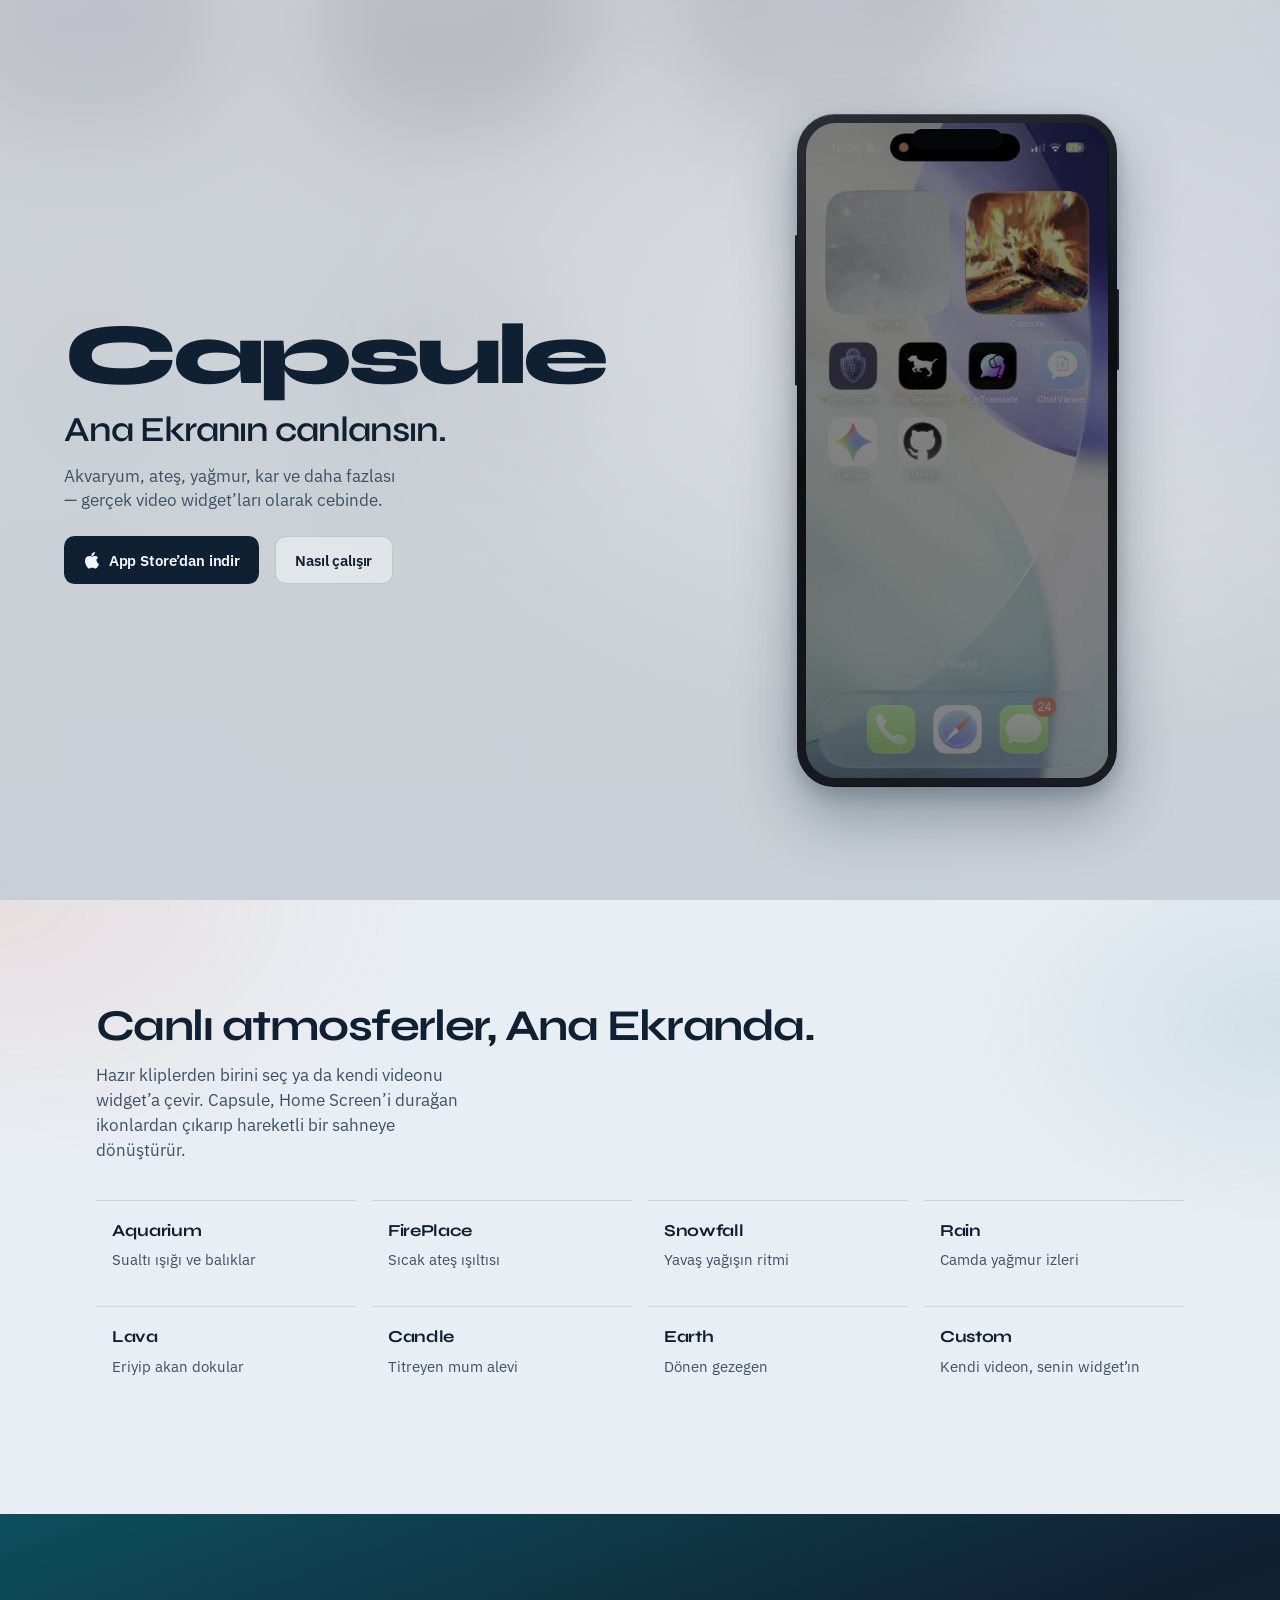
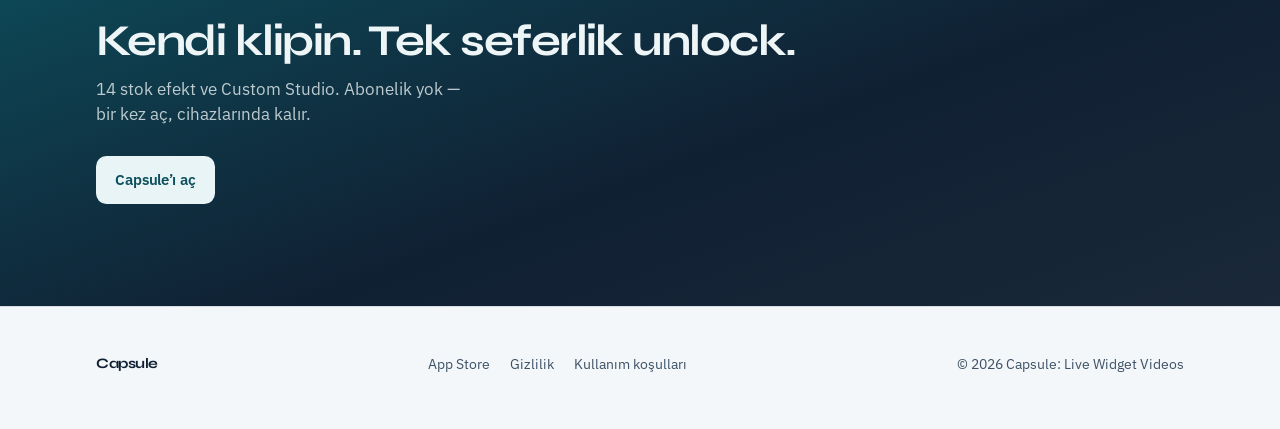
==== index.html @ 98e1d105 "Show promo video inside an iPhone frame. Co-authored-by: Cursor <cursoragent@cursor.com>" ====
<!DOCTYPE html>
<html lang="tr">
<head>
  <meta charset="utf-8" />
  <meta name="viewport" content="width=device-width, initial-scale=1" />
  <title>Capsule — Live Widget Videos</title>
  <meta name="description" content="Capsule, iPhone Ana Ekranına canlı video widget’ları koyar. Akvaryum, ateş, yağmur, kar ve kendi kliplerin — hep orada, hep canlı." />
  <meta name="theme-color" content="#102033" />

  <meta property="og:type" content="website" />
  <meta property="og:title" content="Capsule — Live Widget Videos" />
  <meta property="og:description" content="Ana Ekranına canlı video widget’ları. Stok efektler + kendi videon." />
  <meta property="og:image" content="assets/og.jpg" />
  <meta name="twitter:card" content="summary_large_image" />

  <link rel="icon" href="assets/icon-192.png" type="image/png" />
  <link rel="apple-touch-icon" href="assets/icon-192.png" />

  <link rel="preconnect" href="https://fonts.googleapis.com" />
  <link rel="preconnect" href="https://fonts.gstatic.com" crossorigin />
  <link href="https://fonts.googleapis.com/css2?family=IBM+Plex+Sans:wght@400;600&family=Syne:wght@600;700;800&display=swap" rel="stylesheet" />
  <link rel="stylesheet" href="assets/styles.css" />
</head>
<body>
  <header class="hero">
    <div class="hero-ambient" aria-hidden="true">
      <img src="assets/poster.jpg" alt="" />
    </div>

    <div class="hero-layout">
      <div class="hero-copy">
        <p class="brand">Capsule</p>
        <h1>Ana Ekranın canlansın.</h1>
        <p class="hero-lead">
          Akvaryum, ateş, yağmur, kar ve daha fazlası — gerçek video widget’ları olarak cebinde.
        </p>
        <div class="cta-row">
          <a
            class="btn btn-primary"
            href="https://apps.apple.com/app/id6812290637"
            rel="noopener"
          >
            <svg class="apple-mark" viewBox="0 0 16 16" aria-hidden="true">
              <path fill="currentColor" d="M12.7 8.4c0-2 1.6-3 1.7-3.1-0.9-1.4-2.4-1.5-2.9-1.6-1.2-0.1-2.4 0.7-3 0.7s-1.6-0.7-2.6-0.7c-1.3 0-2.6 0.8-3.3 2-1.4 2.4-0.4 6 1 8 0.7 1 1.5 2 2.6 2 1 0 1.4-0.7 2.7-0.7s1.6 0.7 2.7 0.7 1.8-1 2.5-2c0.8-1.1 1.1-2.2 1.1-2.3-0.1 0-2.1-0.8-2.1-3.1zM10.5 2.6c0.6-0.7 1-1.7 0.9-2.6-0.8 0-1.9 0.6-2.5 1.3-0.5 0.6-1 1.6-0.9 2.5 1 0.1 1.9-0.5 2.5-1.2z"/>
            </svg>
            App Store’dan indir
          </a>
          <a class="btn btn-ghost" href="#nasil">Nasıl çalışır</a>
        </div>
      </div>

      <div class="phone-stage">
        <div class="phone">
          <div class="phone-side phone-side-l" aria-hidden="true"></div>
          <div class="phone-side phone-side-r" aria-hidden="true"></div>
          <div class="phone-bezel">
            <div class="phone-island" aria-hidden="true"></div>
            <video
              class="phone-screen"
              autoplay
              muted
              loop
              playsinline
              poster="assets/poster.jpg"
              aria-label="Capsule widget’larının iPhone Ana Ekranında canlı çalıştığını gösteren tanıtım videosu"
            >
              <source src="assets/demo.mp4" type="video/mp4" />
            </video>
          </div>
        </div>
      </div>
    </div>
  </header>

  <main>
    <section class="section effects" id="nasil" aria-labelledby="effects-title">
      <div class="section-inner">
        <h2 id="effects-title">Canlı atmosferler, Ana Ekranda.</h2>
        <p class="section-lead">
          Hazır kliplerden birini seç ya da kendi videonu widget’a çevir. Capsule, Home Screen’i durağan ikonlardan çıkarıp hareketli bir sahneye dönüştürür.
        </p>
        <ul class="effect-grid">
          <li><strong>Aquarium</strong><span>Sualtı ışığı ve balıklar</span></li>
          <li><strong>FirePlace</strong><span>Sıcak ateş ışıltısı</span></li>
          <li><strong>Snowfall</strong><span>Yavaş yağışın ritmi</span></li>
          <li><strong>Rain</strong><span>Camda yağmur izleri</span></li>
          <li><strong>Lava</strong><span>Eriyip akan dokular</span></li>
          <li><strong>Candle</strong><span>Titreyen mum alevi</span></li>
          <li><strong>Earth</strong><span>Dönen gezegen</span></li>
          <li><strong>Custom</strong><span>Kendi videon, senin widget’ın</span></li>
        </ul>
      </div>
    </section>

    <section class="section studio" aria-labelledby="studio-title">
      <div class="section-inner">
        <h2 id="studio-title">Kendi klipin. Tek seferlik unlock.</h2>
        <p class="section-lead">
          14 stok efekt ve Custom Studio. Abonelik yok — bir kez aç, cihazlarında kalır.
        </p>
        <div class="studio-cta">
          <a
            class="btn btn-primary"
            href="https://apps.apple.com/app/id6812290637"
            rel="noopener"
          >
            Capsule’ı aç
          </a>
        </div>
      </div>
    </section>
  </main>

  <footer class="site-footer">
    <div class="footer-inner">
      <div class="footer-brand">Capsule</div>
      <nav class="footer-links" aria-label="Alt bağlantılar">
        <a href="https://apps.apple.com/app/id6812290637" rel="noopener">App Store</a>
        <a href="privacy.html">Gizlilik</a>
        <a href="https://www.apple.com/legal/internet-services/itunes/dev/stdeula/" rel="noopener">Kullanım koşulları</a>
      </nav>
      <p>© <span id="y"></span> Capsule: Live Widget Videos</p>
    </div>
  </footer>

  <script>
    document.getElementById("y").textContent = new Date().getFullYear();
    const v = document.querySelector(".phone-screen");
    if (v) {
      v.play().catch(() => {});
    }
  </script>
</body>
</html>
---- assets/styles.css ----
:root {
  --ink: #102033;
  --ink-soft: #3d5166;
  --paper: #e9eef4;
  --paper-2: #f4f7fa;
  --ember: #d4562a;
  --sea: #1f7a8c;
  --sea-deep: #0d4f5c;
  --line: rgba(16, 32, 51, 0.12);
  --font-display: "Syne", system-ui, sans-serif;
  --font-body: "IBM Plex Sans", system-ui, sans-serif;
  --ease: cubic-bezier(0.22, 1, 0.36, 1);
}

*,
*::before,
*::after {
  box-sizing: border-box;
}

html {
  scroll-behavior: smooth;
}

body {
  margin: 0;
  color: var(--ink);
  font-family: var(--font-body);
  font-weight: 400;
  line-height: 1.5;
  background: var(--paper-2);
  -webkit-font-smoothing: antialiased;
  text-rendering: optimizeLegibility;
}

img,
video {
  display: block;
  max-width: 100%;
}

a {
  color: inherit;
}

/* ——— Hero ——— */

.hero {
  position: relative;
  min-height: 100svh;
  overflow: clip;
  background: #d5dde6;
}

.hero-ambient {
  position: absolute;
  inset: -8%;
  pointer-events: none;
}

.hero-ambient img {
  width: 100%;
  height: 100%;
  object-fit: cover;
  filter: blur(48px) saturate(1.15);
  transform: scale(1.08);
  opacity: 0.55;
}

.hero-ambient::after {
  content: "";
  position: absolute;
  inset: 0;
  background:
    radial-gradient(70% 60% at 75% 40%, rgba(255, 255, 255, 0.35), transparent 65%),
    linear-gradient(180deg, rgba(244, 247, 250, 0.55) 0%, rgba(213, 221, 230, 0.75) 100%);
}

.hero-layout {
  position: relative;
  z-index: 1;
  width: min(72rem, calc(100% - 2rem));
  margin: 0 auto;
  min-height: 100svh;
  display: grid;
  align-items: center;
  gap: 1.75rem;
  padding: 1.75rem 0 2.5rem;
  grid-template-columns: 1fr;
}

.phone-stage {
  order: -1;
}

@media (min-width: 900px) {
  .hero-layout {
    grid-template-columns: minmax(0, 1.05fr) minmax(0, 0.95fr);
    gap: clamp(2rem, 5vw, 4.5rem);
    padding: 3.5rem 0;
  }

  .phone-stage {
    order: 0;
  }
}

.hero-copy {
  color: var(--ink);
  animation: rise 1s var(--ease) both;
  text-align: center;
}

@media (min-width: 900px) {
  .hero-copy {
    text-align: left;
    padding-right: 1rem;
  }
}

.brand {
  margin: 0 0 0.85rem;
  font-family: var(--font-display);
  font-size: clamp(3.2rem, 9vw, 5.4rem);
  font-weight: 800;
  letter-spacing: -0.055em;
  line-height: 0.92;
}

.hero h1 {
  margin: 0 0 0.85rem;
  max-width: 16ch;
  margin-inline: auto;
  font-family: var(--font-display);
  font-size: clamp(1.55rem, 3.6vw, 2.2rem);
  font-weight: 600;
  letter-spacing: -0.03em;
  line-height: 1.18;
}

@media (min-width: 900px) {
  .hero h1 {
    margin-inline: 0;
  }
}

.hero-lead {
  margin: 0 auto 1.5rem;
  max-width: 34ch;
  font-size: 1.05rem;
  line-height: 1.45;
  color: var(--ink-soft);
}

@media (min-width: 900px) {
  .hero-lead {
    margin-inline: 0;
  }
}

.cta-row {
  display: flex;
  flex-wrap: wrap;
  gap: 0.75rem 1rem;
  align-items: center;
  justify-content: center;
}

@media (min-width: 900px) {
  .cta-row {
    justify-content: flex-start;
  }
}

.btn {
  display: inline-flex;
  align-items: center;
  justify-content: center;
  gap: 0.55rem;
  min-height: 3rem;
  padding: 0.7rem 1.2rem;
  border-radius: 0.65rem;
  text-decoration: none;
  font-weight: 600;
  font-size: 0.95rem;
  letter-spacing: -0.01em;
  transition: transform 0.35s var(--ease), background 0.25s ease, color 0.25s ease, border-color 0.25s ease;
}

.btn:hover {
  transform: translateY(-1px);
}

.btn-primary {
  background: var(--ink);
  color: #f4f7fa;
}

.btn-primary:hover {
  background: #0a1624;
}

.btn-ghost {
  background: rgba(255, 255, 255, 0.45);
  color: var(--ink);
  border: 1px solid rgba(16, 32, 51, 0.16);
  backdrop-filter: blur(8px);
}

.btn-ghost:hover {
  border-color: rgba(16, 32, 51, 0.35);
  background: rgba(255, 255, 255, 0.7);
}

.apple-mark {
  width: 1.05rem;
  height: 1.05rem;
  flex: none;
}

/* Phone frame */

.phone-stage {
  display: flex;
  justify-content: center;
  align-items: center;
  animation: float-in 1.1s var(--ease) both;
}

.phone {
  position: relative;
  width: min(17.5rem, 72vw);
}

@media (min-width: 900px) {
  .phone {
    width: min(20rem, 34vw);
  }
}

.phone-bezel {
  position: relative;
  border-radius: 2.35rem;
  padding: 0.55rem;
  background: linear-gradient(160deg, #2a2f36 0%, #0c0e12 45%, #1a1e24 100%);
  box-shadow:
    0 1px 0 rgba(255, 255, 255, 0.18) inset,
    0 -1px 0 rgba(0, 0, 0, 0.45) inset,
    0 28px 60px rgba(16, 32, 51, 0.35),
    0 8px 18px rgba(16, 32, 51, 0.18);
}

.phone-island {
  position: absolute;
  top: 0.95rem;
  left: 50%;
  z-index: 2;
  width: 28%;
  height: 1.15rem;
  transform: translateX(-50%);
  border-radius: 999px;
  background: #050607;
  box-shadow: 0 0 0 1px rgba(255, 255, 255, 0.04);
}

.phone-screen {
  width: 100%;
  aspect-ratio: 9 / 19.5;
  object-fit: cover;
  object-position: center top;
  border-radius: 1.85rem;
  background: #111;
}

.phone-side {
  position: absolute;
  width: 0.18rem;
  background: #1c2128;
  border-radius: 2px;
}

.phone-side-l {
  left: -0.12rem;
  top: 18%;
  height: 9%;
  box-shadow: 0 3.2rem 0 #1c2128, 0 5.6rem 0 #1c2128;
}

.phone-side-r {
  right: -0.12rem;
  top: 26%;
  height: 12%;
}

/* ——— Sections ——— */

.section {
  padding: clamp(3.5rem, 8vw, 6.5rem) 1.25rem;
}

.section-inner {
  width: min(68rem, 100%);
  margin: 0 auto;
}

.section h2 {
  margin: 0 0 0.75rem;
  font-family: var(--font-display);
  font-size: clamp(1.85rem, 4vw, 2.75rem);
  font-weight: 700;
  letter-spacing: -0.035em;
  line-height: 1.1;
}

.section-lead {
  margin: 0;
  max-width: 38ch;
  color: var(--ink-soft);
  font-size: 1.05rem;
}

.effects {
  background:
    radial-gradient(60% 80% at 0% 0%, rgba(212, 86, 42, 0.1), transparent 55%),
    radial-gradient(50% 70% at 100% 20%, rgba(31, 122, 140, 0.12), transparent 50%),
    var(--paper);
}

.effect-grid {
  display: grid;
  grid-template-columns: repeat(2, minmax(0, 1fr));
  gap: 0.85rem;
  margin-top: 2.25rem;
  list-style: none;
  padding: 0;
}

@media (min-width: 720px) {
  .effect-grid {
    grid-template-columns: repeat(4, minmax(0, 1fr));
    gap: 1rem;
  }
}

.effect-grid li {
  padding: 1.1rem 1rem 1.15rem;
  border-top: 1px solid var(--line);
  animation: rise 0.8s var(--ease) both;
}

.effect-grid li:nth-child(1) { animation-delay: 0.05s; }
.effect-grid li:nth-child(2) { animation-delay: 0.1s; }
.effect-grid li:nth-child(3) { animation-delay: 0.15s; }
.effect-grid li:nth-child(4) { animation-delay: 0.2s; }
.effect-grid li:nth-child(5) { animation-delay: 0.25s; }
.effect-grid li:nth-child(6) { animation-delay: 0.3s; }
.effect-grid li:nth-child(7) { animation-delay: 0.35s; }
.effect-grid li:nth-child(8) { animation-delay: 0.4s; }

.effect-grid strong {
  display: block;
  margin-bottom: 0.25rem;
  font-family: var(--font-display);
  font-size: 1.05rem;
  font-weight: 700;
  letter-spacing: -0.02em;
}

.effect-grid span {
  color: var(--ink-soft);
  font-size: 0.92rem;
}

.studio {
  background: linear-gradient(160deg, #0d4f5c 0%, #102033 58%, #1a2838 100%);
  color: #eef5f7;
}

.studio .section-lead {
  color: rgba(238, 245, 247, 0.78);
}

.studio-cta {
  margin-top: 1.75rem;
}

.studio .btn-primary {
  background: #e8f4f6;
  color: var(--sea-deep);
}

/* ——— Footer ——— */

.site-footer {
  padding: 2rem 1.25rem 2.5rem;
  border-top: 1px solid var(--line);
  background: var(--paper-2);
}

.footer-inner {
  width: min(68rem, 100%);
  margin: 0 auto;
  display: flex;
  flex-wrap: wrap;
  gap: 0.75rem 1.5rem;
  justify-content: space-between;
  align-items: center;
  color: var(--ink-soft);
  font-size: 0.9rem;
}

.footer-brand {
  font-family: var(--font-display);
  font-weight: 700;
  color: var(--ink);
  letter-spacing: -0.03em;
}

.footer-links {
  display: flex;
  flex-wrap: wrap;
  gap: 0.85rem 1.25rem;
}

.footer-links a {
  text-decoration: none;
  border-bottom: 1px solid transparent;
}

.footer-links a:hover {
  border-bottom-color: currentColor;
}

/* ——— Privacy page ——— */

.page {
  min-height: 100svh;
  display: flex;
  flex-direction: column;
}

.page-top {
  padding: 1.25rem;
  border-bottom: 1px solid var(--line);
  background: var(--paper);
}

.page-top a {
  font-family: var(--font-display);
  font-weight: 700;
  text-decoration: none;
  letter-spacing: -0.03em;
}

.legal {
  width: min(42rem, calc(100% - 2.5rem));
  margin: 0 auto;
  padding: 3rem 0 4rem;
}

.legal h1 {
  margin: 0 0 0.35rem;
  font-family: var(--font-display);
  font-size: clamp(2rem, 5vw, 2.75rem);
  letter-spacing: -0.035em;
}

.legal .updated {
  margin: 0 0 2rem;
  color: var(--ink-soft);
  font-size: 0.92rem;
}

.legal h2 {
  margin: 2rem 0 0.6rem;
  font-family: var(--font-display);
  font-size: 1.2rem;
  letter-spacing: -0.02em;
}

.legal p,
.legal li {
  color: var(--ink-soft);
}

.legal ul {
  padding-left: 1.15rem;
}

@keyframes rise {
  from {
    opacity: 0;
    transform: translateY(18px);
  }
  to {
    opacity: 1;
    transform: translateY(0);
  }
}

@keyframes float-in {
  from {
    opacity: 0;
    transform: translateY(28px) scale(0.97);
  }
  to {
    opacity: 1;
    transform: translateY(0) scale(1);
  }
}

@media (prefers-reduced-motion: reduce) {
  *,
  *::before,
  *::after {
    animation: none !important;
    transition: none !important;
  }

  html {
    scroll-behavior: auto;
  }
}
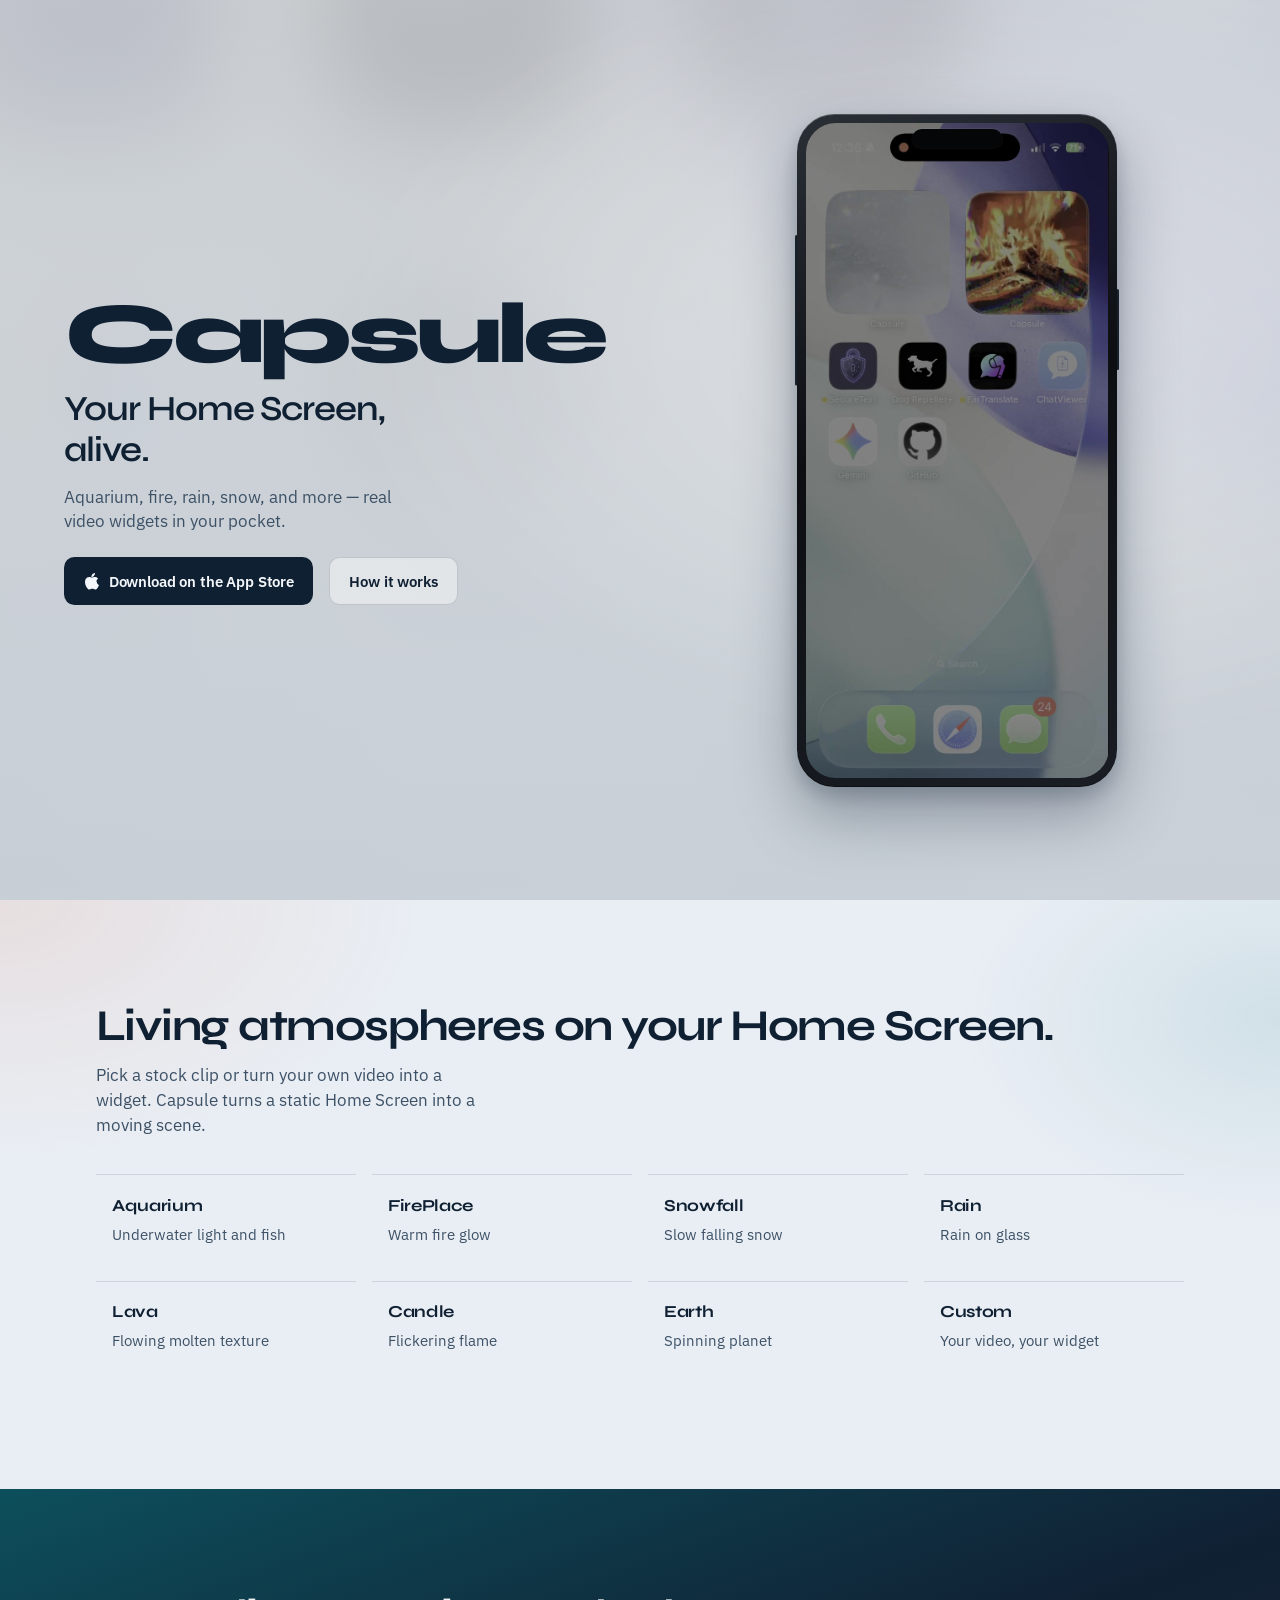
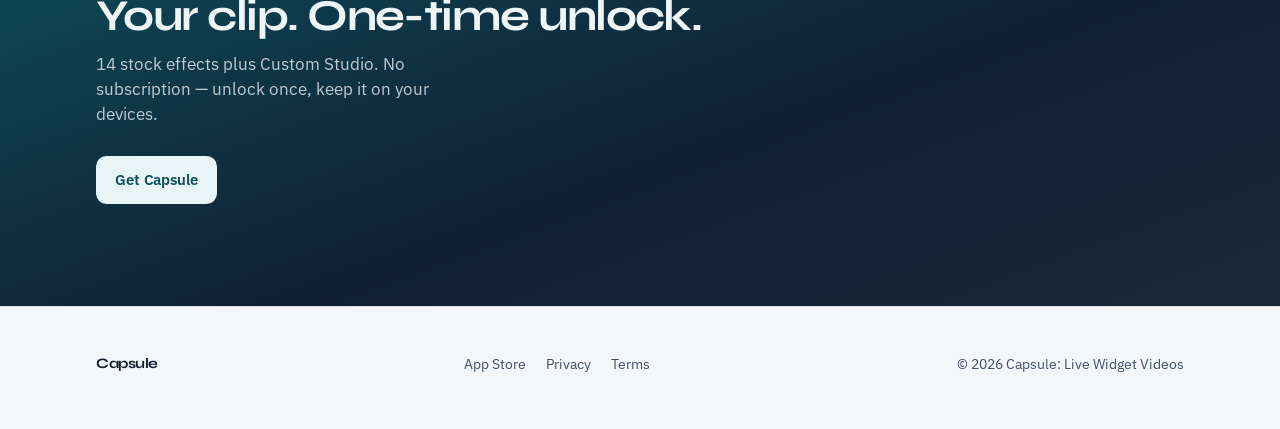
==== commit 4584126a: "Switch marketing site copy to English. Co-authored-by: Cursor <cursoragent@cursor.com>" ====
--- a/index.html
+++ b/index.html
@@ -1,15 +1,15 @@
 <!DOCTYPE html>
-<html lang="tr">
+<html lang="en">
 <head>
   <meta charset="utf-8" />
   <meta name="viewport" content="width=device-width, initial-scale=1" />
   <title>Capsule — Live Widget Videos</title>
-  <meta name="description" content="Capsule, iPhone Ana Ekranına canlı video widget’ları koyar. Akvaryum, ateş, yağmur, kar ve kendi kliplerin — hep orada, hep canlı." />
+  <meta name="description" content="Capsule puts live video widgets on your iPhone Home Screen. Aquarium, fire, rain, snow, and your own clips — always there, always alive." />
   <meta name="theme-color" content="#102033" />
 
   <meta property="og:type" content="website" />
   <meta property="og:title" content="Capsule — Live Widget Videos" />
-  <meta property="og:description" content="Ana Ekranına canlı video widget’ları. Stok efektler + kendi videon." />
+  <meta property="og:description" content="Live video widgets for your Home Screen. Stock effects + your own clips." />
   <meta property="og:image" content="assets/og.jpg" />
   <meta name="twitter:card" content="summary_large_image" />
 
@@ -30,9 +30,9 @@
     <div class="hero-layout">
       <div class="hero-copy">
         <p class="brand">Capsule</p>
-        <h1>Ana Ekranın canlansın.</h1>
+        <h1>Your Home Screen, alive.</h1>
         <p class="hero-lead">
-          Akvaryum, ateş, yağmur, kar ve daha fazlası — gerçek video widget’ları olarak cebinde.
+          Aquarium, fire, rain, snow, and more — real video widgets in your pocket.
         </p>
         <div class="cta-row">
           <a
@@ -43,9 +43,9 @@
             <svg class="apple-mark" viewBox="0 0 16 16" aria-hidden="true">
               <path fill="currentColor" d="M12.7 8.4c0-2 1.6-3 1.7-3.1-0.9-1.4-2.4-1.5-2.9-1.6-1.2-0.1-2.4 0.7-3 0.7s-1.6-0.7-2.6-0.7c-1.3 0-2.6 0.8-3.3 2-1.4 2.4-0.4 6 1 8 0.7 1 1.5 2 2.6 2 1 0 1.4-0.7 2.7-0.7s1.6 0.7 2.7 0.7 1.8-1 2.5-2c0.8-1.1 1.1-2.2 1.1-2.3-0.1 0-2.1-0.8-2.1-3.1zM10.5 2.6c0.6-0.7 1-1.7 0.9-2.6-0.8 0-1.9 0.6-2.5 1.3-0.5 0.6-1 1.6-0.9 2.5 1 0.1 1.9-0.5 2.5-1.2z"/>
             </svg>
-            App Store’dan indir
+            Download on the App Store
           </a>
-          <a class="btn btn-ghost" href="#nasil">Nasıl çalışır</a>
+          <a class="btn btn-ghost" href="#how">How it works</a>
         </div>
       </div>
 
@@ -62,7 +62,7 @@
               loop
               playsinline
               poster="assets/poster.jpg"
-              aria-label="Capsule widget’larının iPhone Ana Ekranında canlı çalıştığını gösteren tanıtım videosu"
+              aria-label="Promo video of Capsule live widgets running on an iPhone Home Screen"
             >
               <source src="assets/demo.mp4" type="video/mp4" />
             </video>
@@ -73,30 +73,30 @@
   </header>
 
   <main>
-    <section class="section effects" id="nasil" aria-labelledby="effects-title">
+    <section class="section effects" id="how" aria-labelledby="effects-title">
       <div class="section-inner">
-        <h2 id="effects-title">Canlı atmosferler, Ana Ekranda.</h2>
+        <h2 id="effects-title">Living atmospheres on your Home Screen.</h2>
         <p class="section-lead">
-          Hazır kliplerden birini seç ya da kendi videonu widget’a çevir. Capsule, Home Screen’i durağan ikonlardan çıkarıp hareketli bir sahneye dönüştürür.
+          Pick a stock clip or turn your own video into a widget. Capsule turns a static Home Screen into a moving scene.
         </p>
         <ul class="effect-grid">
-          <li><strong>Aquarium</strong><span>Sualtı ışığı ve balıklar</span></li>
-          <li><strong>FirePlace</strong><span>Sıcak ateş ışıltısı</span></li>
-          <li><strong>Snowfall</strong><span>Yavaş yağışın ritmi</span></li>
-          <li><strong>Rain</strong><span>Camda yağmur izleri</span></li>
-          <li><strong>Lava</strong><span>Eriyip akan dokular</span></li>
-          <li><strong>Candle</strong><span>Titreyen mum alevi</span></li>
-          <li><strong>Earth</strong><span>Dönen gezegen</span></li>
-          <li><strong>Custom</strong><span>Kendi videon, senin widget’ın</span></li>
+          <li><strong>Aquarium</strong><span>Underwater light and fish</span></li>
+          <li><strong>FirePlace</strong><span>Warm fire glow</span></li>
+          <li><strong>Snowfall</strong><span>Slow falling snow</span></li>
+          <li><strong>Rain</strong><span>Rain on glass</span></li>
+          <li><strong>Lava</strong><span>Flowing molten texture</span></li>
+          <li><strong>Candle</strong><span>Flickering flame</span></li>
+          <li><strong>Earth</strong><span>Spinning planet</span></li>
+          <li><strong>Custom</strong><span>Your video, your widget</span></li>
         </ul>
       </div>
     </section>
 
     <section class="section studio" aria-labelledby="studio-title">
       <div class="section-inner">
-        <h2 id="studio-title">Kendi klipin. Tek seferlik unlock.</h2>
+        <h2 id="studio-title">Your clip. One-time unlock.</h2>
         <p class="section-lead">
-          14 stok efekt ve Custom Studio. Abonelik yok — bir kez aç, cihazlarında kalır.
+          14 stock effects plus Custom Studio. No subscription — unlock once, keep it on your devices.
         </p>
         <div class="studio-cta">
           <a
@@ -104,7 +104,7 @@
             href="https://apps.apple.com/app/id6812290637"
             rel="noopener"
           >
-            Capsule’ı aç
+            Get Capsule
           </a>
         </div>
       </div>
@@ -114,10 +114,10 @@
   <footer class="site-footer">
     <div class="footer-inner">
       <div class="footer-brand">Capsule</div>
-      <nav class="footer-links" aria-label="Alt bağlantılar">
+      <nav class="footer-links" aria-label="Footer">
         <a href="https://apps.apple.com/app/id6812290637" rel="noopener">App Store</a>
-        <a href="privacy.html">Gizlilik</a>
-        <a href="https://www.apple.com/legal/internet-services/itunes/dev/stdeula/" rel="noopener">Kullanım koşulları</a>
+        <a href="privacy.html">Privacy</a>
+        <a href="https://www.apple.com/legal/internet-services/itunes/dev/stdeula/" rel="noopener">Terms</a>
       </nav>
       <p>© <span id="y"></span> Capsule: Live Widget Videos</p>
     </div>
--- a/assets/styles.css
+++ b/assets/styles.css
@@ -89,19 +89,11 @@
   grid-template-columns: 1fr;
 }
 
-.phone-stage {
-  order: -1;
-}
-
 @media (min-width: 900px) {
   .hero-layout {
     grid-template-columns: minmax(0, 1.05fr) minmax(0, 0.95fr);
     gap: clamp(2rem, 5vw, 4.5rem);
     padding: 3.5rem 0;
-  }
-
-  .phone-stage {
-    order: 0;
   }
 }
 
@@ -221,10 +213,17 @@
 /* Phone frame */
 
 .phone-stage {
+  order: -1;
   display: flex;
   justify-content: center;
   align-items: center;
   animation: float-in 1.1s var(--ease) both;
+}
+
+@media (min-width: 900px) {
+  .phone-stage {
+    order: 0;
+  }
 }
 
 .phone {
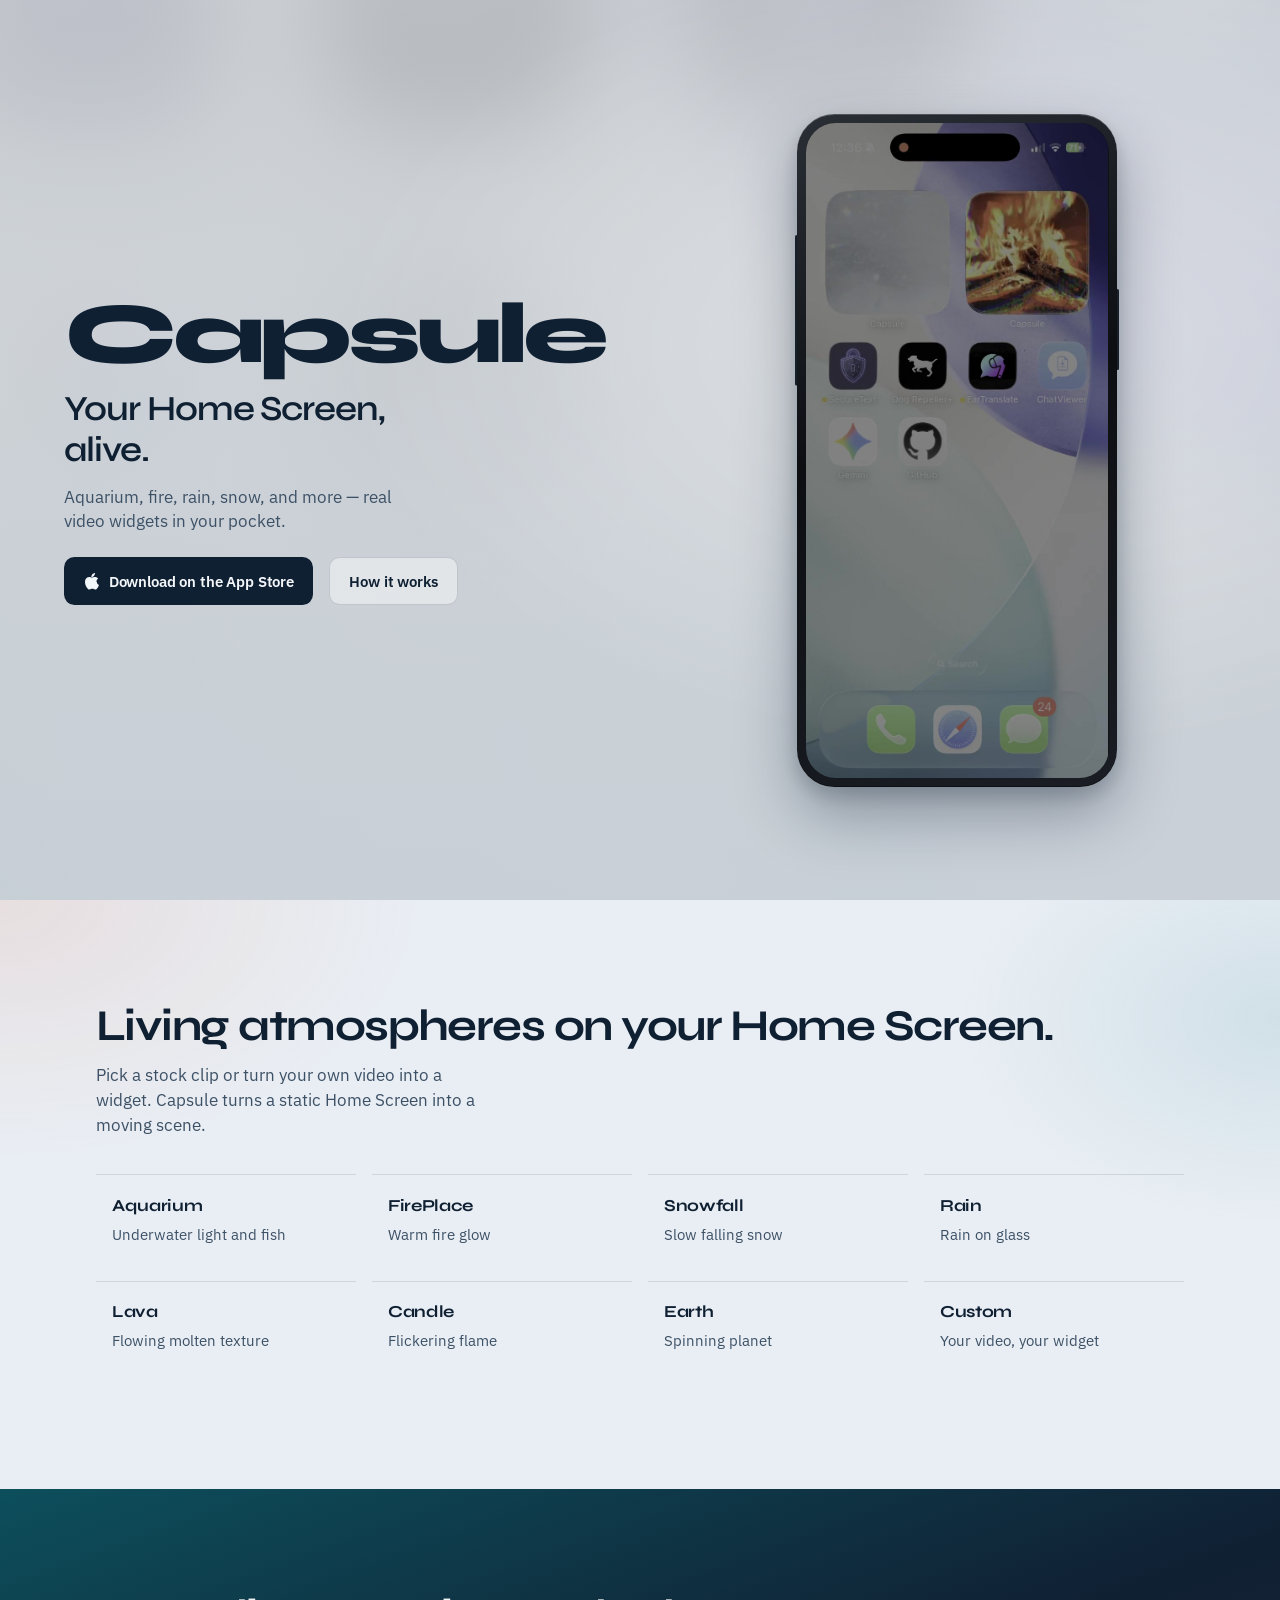
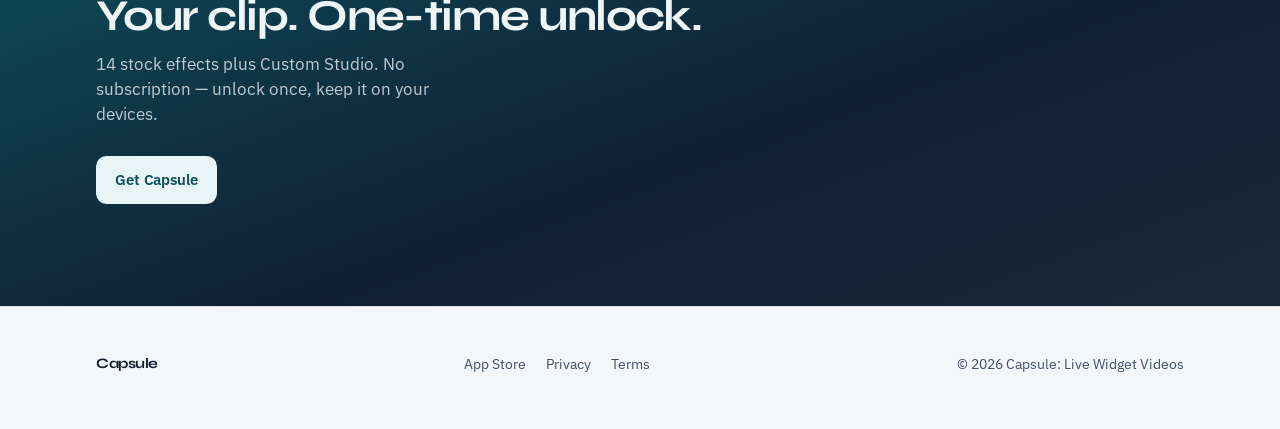
==== commit a4ee834e: "Remove fake Dynamic Island from phone frame so video notch shows cleanly. Co-authored-by: Cursor <cu" ====
--- a/index.html
+++ b/index.html
@@ -54,7 +54,6 @@
           <div class="phone-side phone-side-l" aria-hidden="true"></div>
           <div class="phone-side phone-side-r" aria-hidden="true"></div>
           <div class="phone-bezel">
-            <div class="phone-island" aria-hidden="true"></div>
             <video
               class="phone-screen"
               autoplay
--- a/assets/styles.css
+++ b/assets/styles.css
@@ -249,19 +249,6 @@
     0 8px 18px rgba(16, 32, 51, 0.18);
 }
 
-.phone-island {
-  position: absolute;
-  top: 0.95rem;
-  left: 50%;
-  z-index: 2;
-  width: 28%;
-  height: 1.15rem;
-  transform: translateX(-50%);
-  border-radius: 999px;
-  background: #050607;
-  box-shadow: 0 0 0 1px rgba(255, 255, 255, 0.04);
-}
-
 .phone-screen {
   width: 100%;
   aspect-ratio: 9 / 19.5;
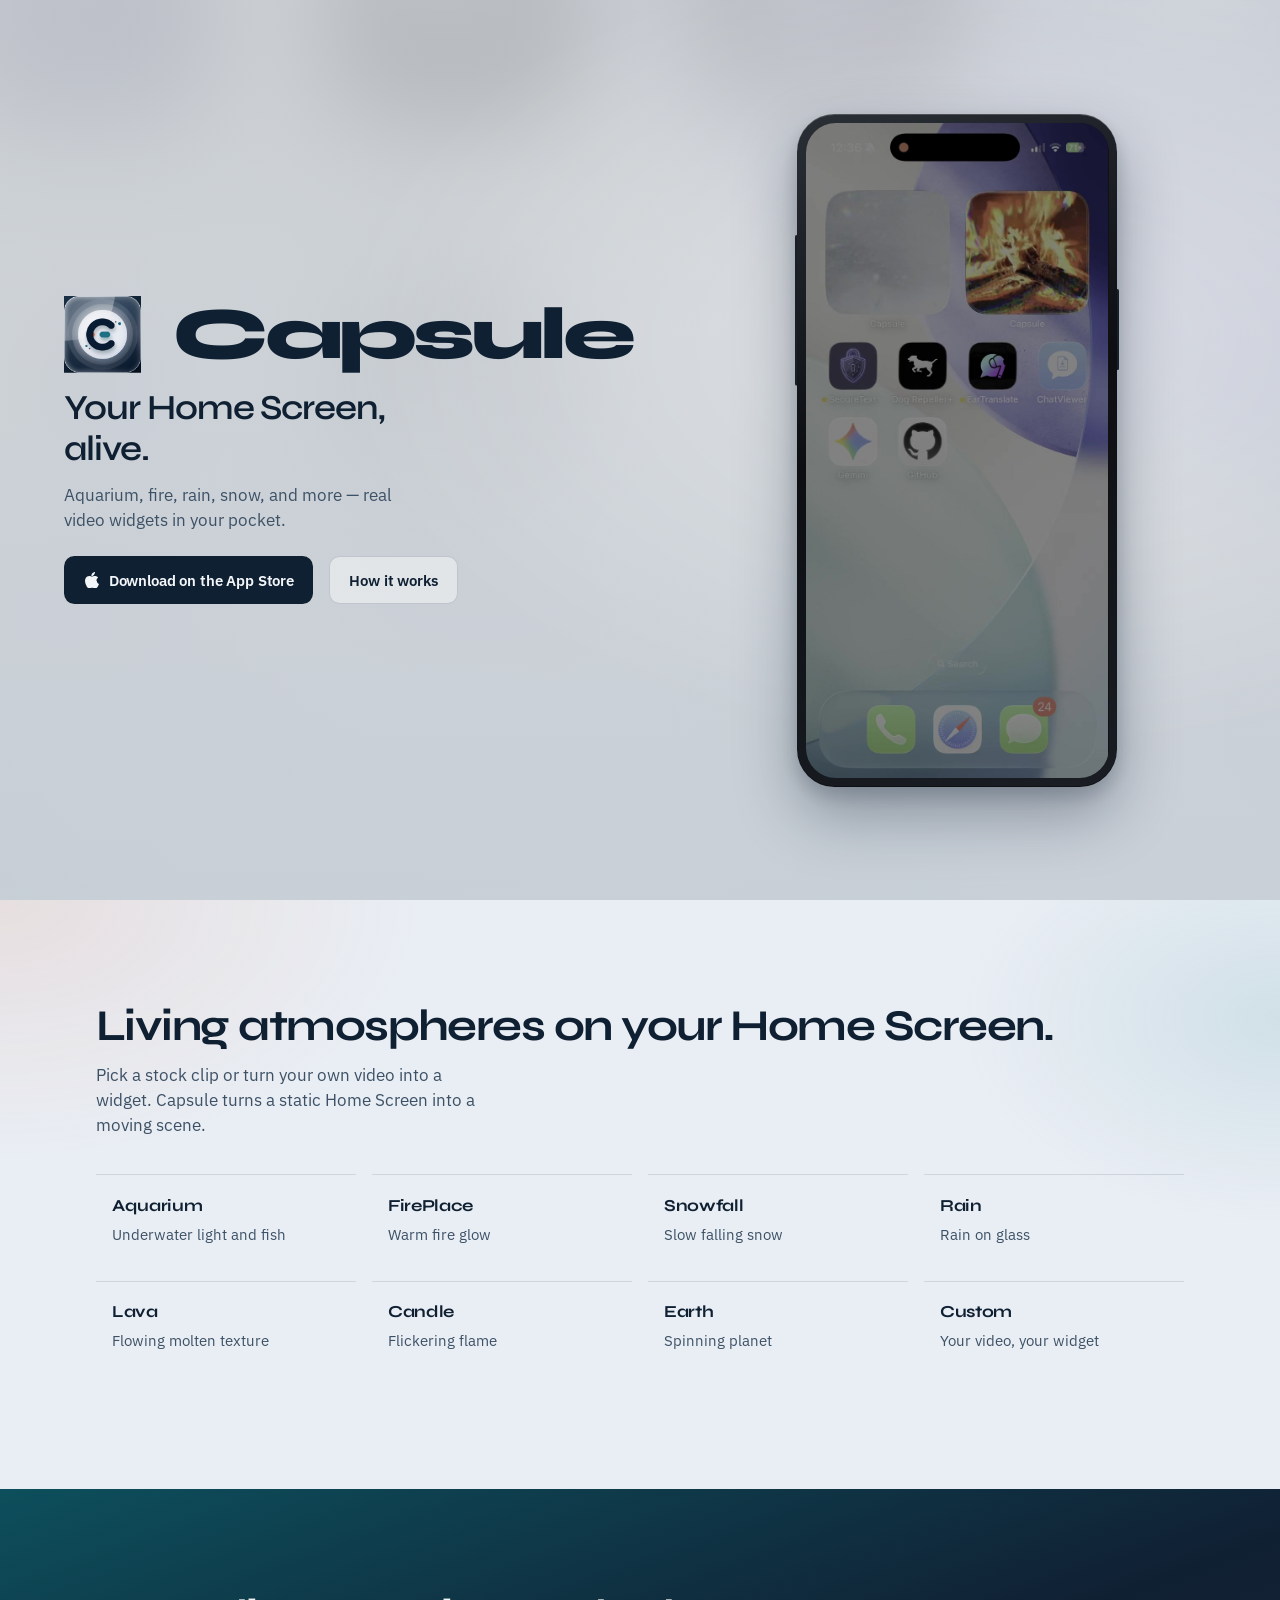
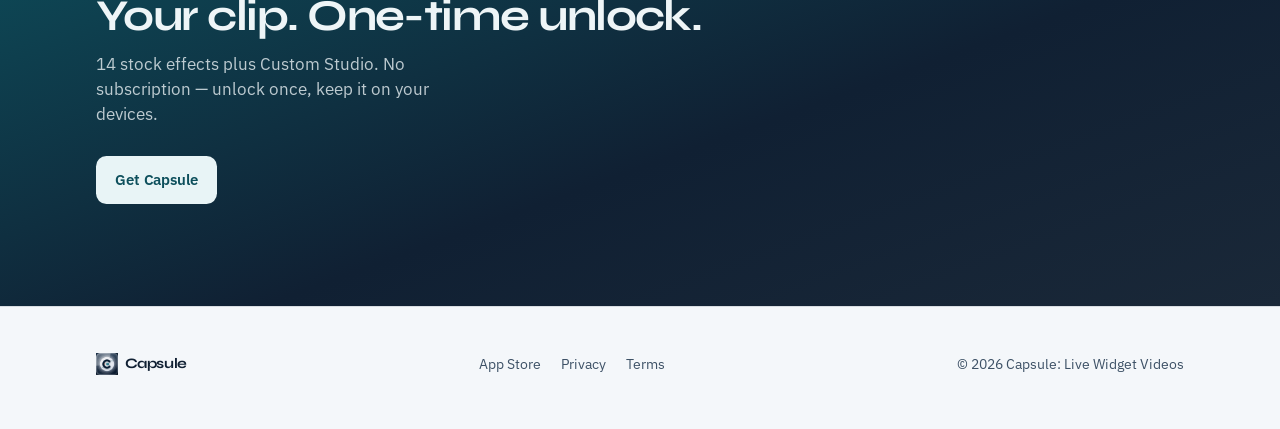
==== commit 5eed052c: "Use the current app icon as the site logo. Co-authored-by: Cursor <cursoragent@cursor.com>" ====
--- a/index.html
+++ b/index.html
@@ -29,7 +29,10 @@
 
     <div class="hero-layout">
       <div class="hero-copy">
-        <p class="brand">Capsule</p>
+        <p class="brand">
+          <img class="brand-mark" src="assets/logo.png" width="96" height="96" alt="" />
+          <span>Capsule</span>
+        </p>
         <h1>Your Home Screen, alive.</h1>
         <p class="hero-lead">
           Aquarium, fire, rain, snow, and more — real video widgets in your pocket.
@@ -112,7 +115,10 @@
 
   <footer class="site-footer">
     <div class="footer-inner">
-      <div class="footer-brand">Capsule</div>
+      <div class="footer-brand">
+        <img src="assets/logo.png" width="22" height="22" alt="" />
+        Capsule
+      </div>
       <nav class="footer-links" aria-label="Footer">
         <a href="https://apps.apple.com/app/id6812290637" rel="noopener">App Store</a>
         <a href="privacy.html">Privacy</a>
--- a/assets/styles.css
+++ b/assets/styles.css
@@ -111,12 +111,21 @@
 }
 
 .brand {
+  display: inline-flex;
+  align-items: center;
+  gap: 0.42em;
   margin: 0 0 0.85rem;
   font-family: var(--font-display);
-  font-size: clamp(3.2rem, 9vw, 5.4rem);
+  font-size: clamp(2.7rem, 7.2vw, 4.6rem);
   font-weight: 800;
   letter-spacing: -0.055em;
   line-height: 0.92;
+}
+
+.brand-mark {
+  width: 1.05em;
+  height: 1.05em;
+  flex: none;
 }
 
 .hero h1 {
@@ -396,10 +405,18 @@
 }
 
 .footer-brand {
+  display: inline-flex;
+  align-items: center;
+  gap: 0.45rem;
   font-family: var(--font-display);
   font-weight: 700;
   color: var(--ink);
   letter-spacing: -0.03em;
+}
+
+.footer-brand img {
+  width: 1.35rem;
+  height: 1.35rem;
 }
 
 .footer-links {
@@ -432,10 +449,18 @@
 }
 
 .page-top a {
+  display: inline-flex;
+  align-items: center;
+  gap: 0.5rem;
   font-family: var(--font-display);
   font-weight: 700;
   text-decoration: none;
   letter-spacing: -0.03em;
+}
+
+.page-top img {
+  width: 1.75rem;
+  height: 1.75rem;
 }
 
 .legal {
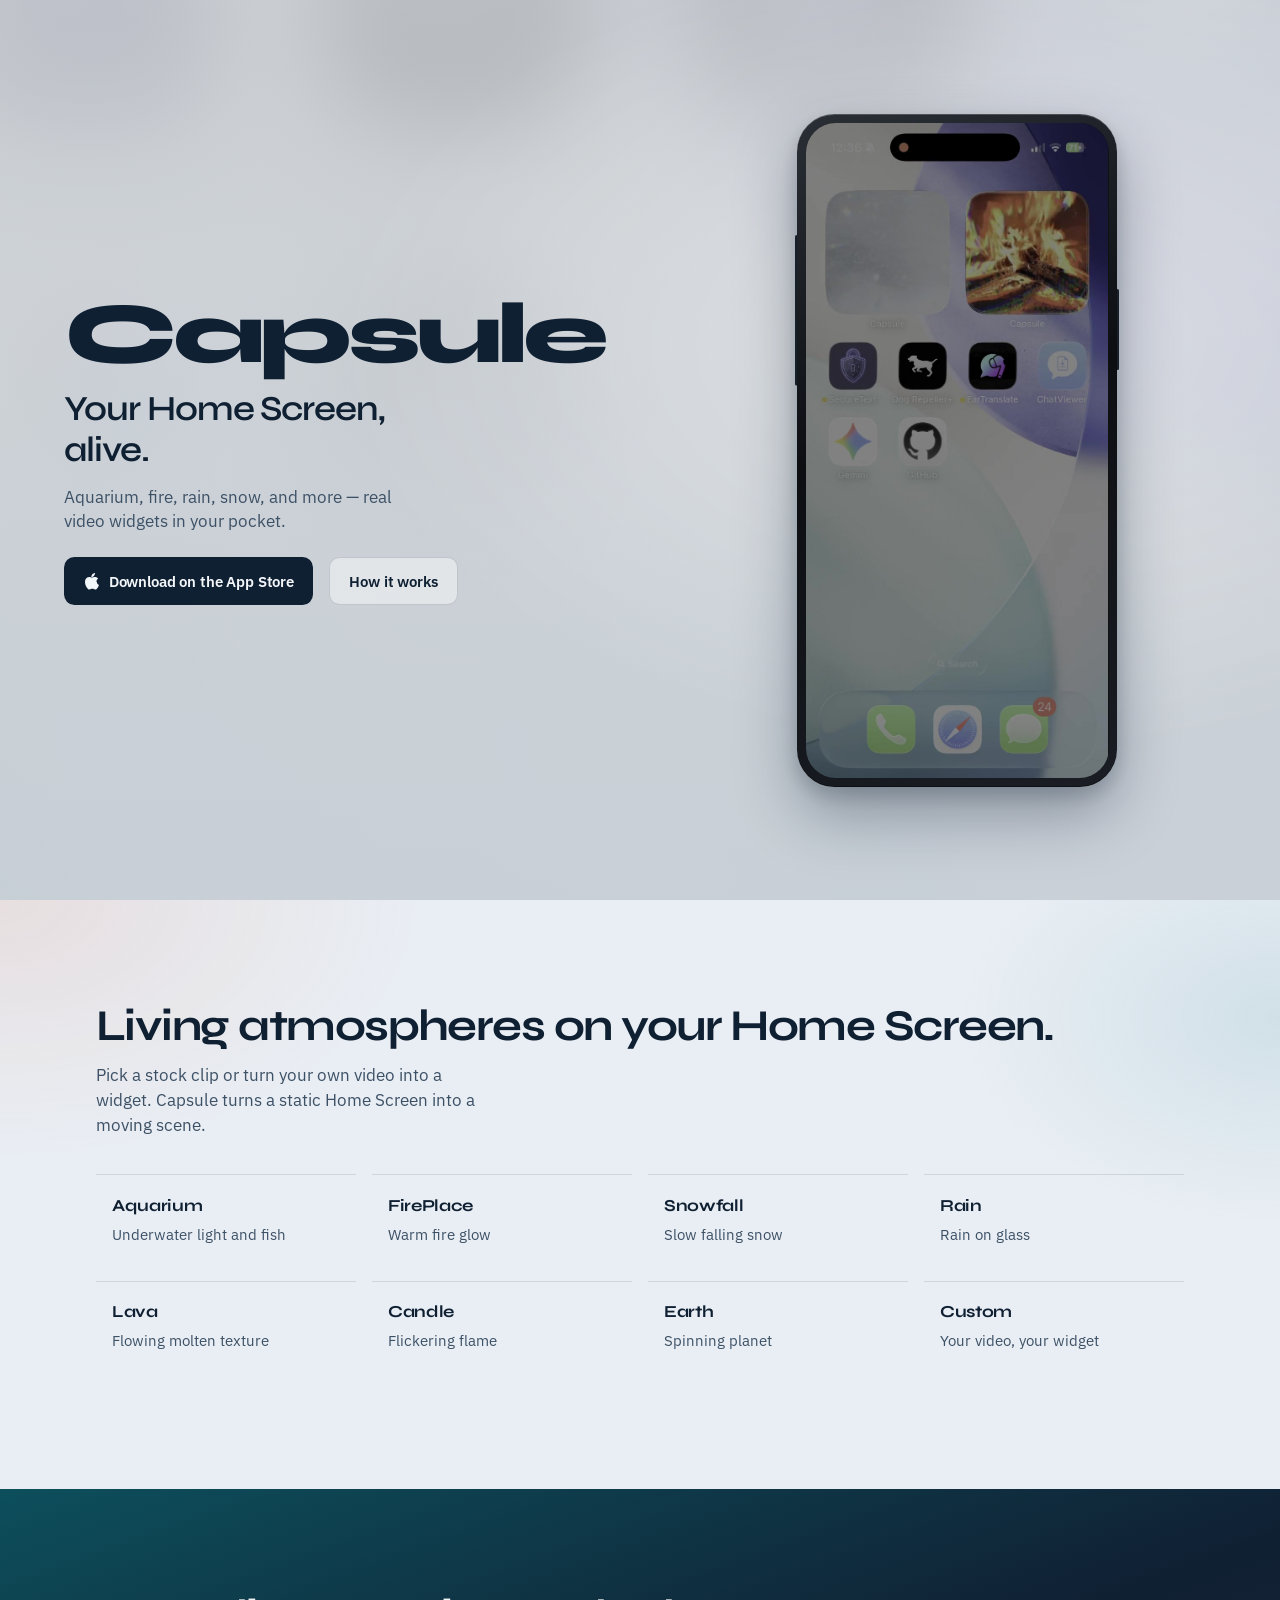
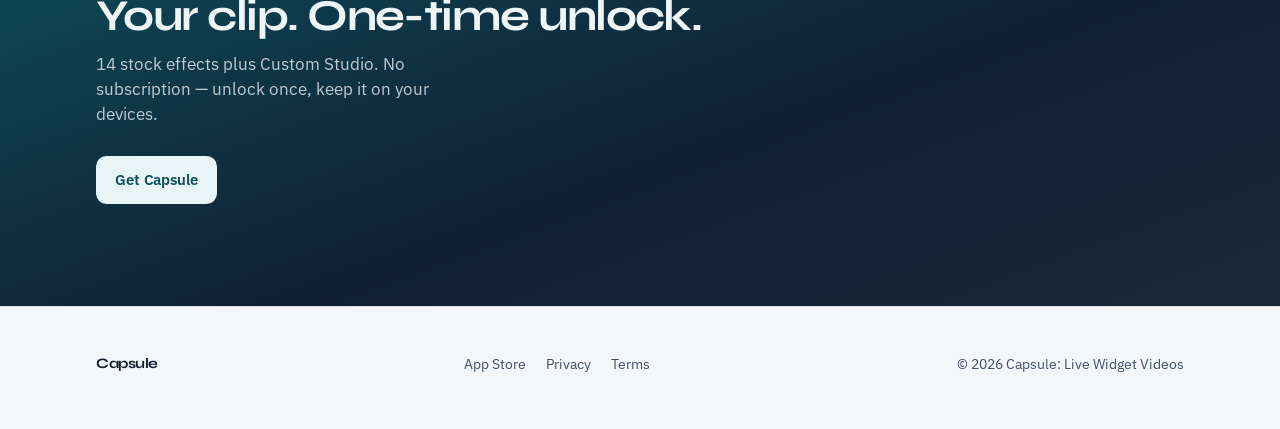
==== commit eabc1b65: "Keep the new icon on the browser tab only. Co-authored-by: Cursor <cursoragent@cursor.com>" ====
--- a/index.html
+++ b/index.html
@@ -29,10 +29,7 @@
 
     <div class="hero-layout">
       <div class="hero-copy">
-        <p class="brand">
-          <img class="brand-mark" src="assets/logo.png" width="96" height="96" alt="" />
-          <span>Capsule</span>
-        </p>
+        <p class="brand">Capsule</p>
         <h1>Your Home Screen, alive.</h1>
         <p class="hero-lead">
           Aquarium, fire, rain, snow, and more — real video widgets in your pocket.
@@ -115,10 +112,7 @@
 
   <footer class="site-footer">
     <div class="footer-inner">
-      <div class="footer-brand">
-        <img src="assets/logo.png" width="22" height="22" alt="" />
-        Capsule
-      </div>
+      <div class="footer-brand">Capsule</div>
       <nav class="footer-links" aria-label="Footer">
         <a href="https://apps.apple.com/app/id6812290637" rel="noopener">App Store</a>
         <a href="privacy.html">Privacy</a>
--- a/assets/styles.css
+++ b/assets/styles.css
@@ -111,21 +111,12 @@
 }
 
 .brand {
-  display: inline-flex;
-  align-items: center;
-  gap: 0.42em;
   margin: 0 0 0.85rem;
   font-family: var(--font-display);
-  font-size: clamp(2.7rem, 7.2vw, 4.6rem);
+  font-size: clamp(3.2rem, 9vw, 5.4rem);
   font-weight: 800;
   letter-spacing: -0.055em;
   line-height: 0.92;
-}
-
-.brand-mark {
-  width: 1.05em;
-  height: 1.05em;
-  flex: none;
 }
 
 .hero h1 {
@@ -405,18 +396,10 @@
 }
 
 .footer-brand {
-  display: inline-flex;
-  align-items: center;
-  gap: 0.45rem;
   font-family: var(--font-display);
   font-weight: 700;
   color: var(--ink);
   letter-spacing: -0.03em;
-}
-
-.footer-brand img {
-  width: 1.35rem;
-  height: 1.35rem;
 }
 
 .footer-links {
@@ -449,18 +432,10 @@
 }
 
 .page-top a {
-  display: inline-flex;
-  align-items: center;
-  gap: 0.5rem;
   font-family: var(--font-display);
   font-weight: 700;
   text-decoration: none;
   letter-spacing: -0.03em;
-}
-
-.page-top img {
-  width: 1.75rem;
-  height: 1.75rem;
 }
 
 .legal {
